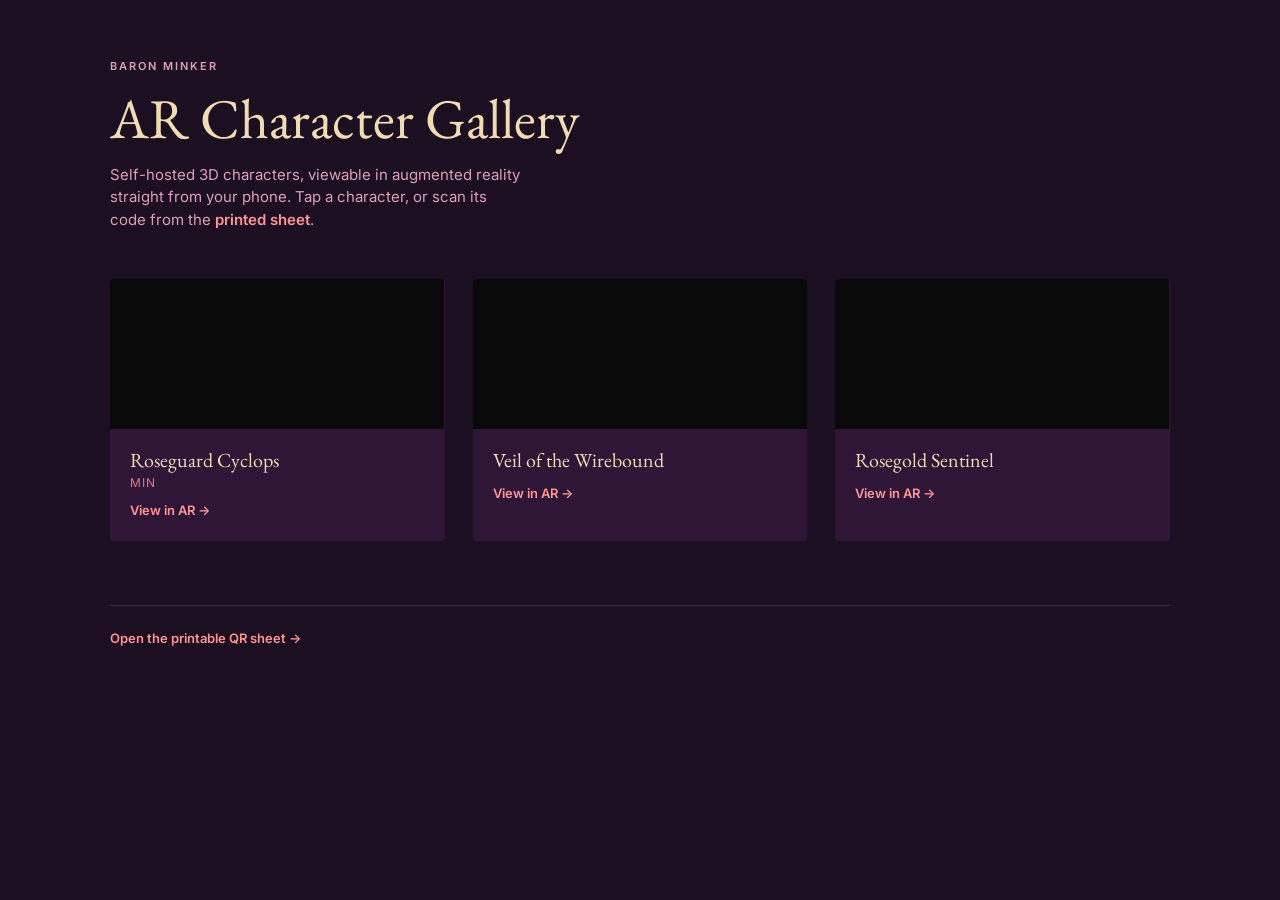
==== index.html @ 9c9f5ec6 "Set up self-hosted AR gallery for Baron Minker characters model-viewer based gallery + viewer + prin" ====
<!doctype html>
<html lang="en">
<head>
<meta charset="utf-8">
<meta name="viewport" content="width=device-width, initial-scale=1">
<title>Baron Minker — AR Gallery</title>
<link rel="preconnect" href="https://fonts.googleapis.com">
<link rel="preconnect" href="https://fonts.gstatic.com" crossorigin>
<link href="https://fonts.googleapis.com/css2?family=EB+Garamond:ital,wght@0,400;0,500;1,400&family=Inter:wght@400;500;600;700&display=swap" rel="stylesheet">
<link rel="stylesheet" href="assets/css/site.css">
<script type="module" src="assets/vendor/model-viewer.min.js"></script>
</head>
<body>

<div class="wrap">
  <p class="kicker">Baron Minker</p>
  <h1>AR Character Gallery</h1>
  <p class="sub">Self-hosted 3D characters, viewable in augmented reality straight from your phone. Tap a character, or scan its code from the <a href="print.html" style="color:var(--salmon); font-weight:600;">printed sheet</a>.</p>

  <div class="grid" id="grid"></div>

  <div class="footer-links">
    <a href="print.html">Open the printable QR sheet →</a>
  </div>
</div>

<script>
async function init(){
  const res = await fetch('data/models.json');
  const models = await res.json();
  const grid = document.getElementById('grid');

  for(const m of models){
    const card = document.createElement('a');
    card.className = 'card';
    card.href = `viewer.html?model=${encodeURIComponent(m.id)}`;

    const mv = document.createElement('model-viewer');
    mv.src = `assets/models/${m.file}`;
    mv.setAttribute('camera-controls', '');
    mv.setAttribute('disable-zoom', '');
    mv.setAttribute('auto-rotate', '');
    mv.setAttribute('rotation-per-second', '18deg');
    mv.setAttribute('shadow-intensity', '0.8');
    mv.setAttribute('exposure', '1');
    mv.setAttribute('loading', 'lazy');

    const body = document.createElement('div');
    body.className = 'card-body';
    body.innerHTML = `
      <div class="card-name">${m.name}</div>
      ${m.variant ? `<div class="card-variant">${m.variant}</div>` : ''}
      <div class="card-link">View in AR →</div>
    `;

    card.appendChild(mv);
    card.appendChild(body);
    grid.appendChild(card);
  }
}
init();
</script>

</body>
</html>
---- assets/css/site.css ----
:root{
  --coral:  #ef7378;
  --signal: #f0514b;
  --salmon: #ff9596;
  --hot:    #fa7386;
  --magenta:#ff469c;
  --mauve:  #dfa0b6;
  --ink:    #1c0f21;
  --plum:   #2f1637;
  --void:   #090909;
  --cream:  #f1dbb5;
  --bone:   #fcddbe;

  --sans: 'Helvetica Neue', Inter, -apple-system, BlinkMacSystemFont, Helvetica, Arial, sans-serif;
  --serif: 'EB Garamond', 'Adobe Caslon Pro', Georgia, serif;
  --gut: clamp(20px, 5.5vw, 80px);
}

*,*::before,*::after{ box-sizing:border-box; }

html{ -webkit-text-size-adjust:100%; }

body{
  margin:0;
  font-family:var(--sans);
  background:var(--ink);
  color:var(--bone);
  -webkit-font-smoothing:antialiased;
  -moz-osx-font-smoothing:grayscale;
}

a{ color:inherit; text-decoration:none; }
img{ max-width:100%; display:block; }

.kicker{
  font-size:11px;
  letter-spacing:.18em;
  text-transform:uppercase;
  color:var(--mauve);
  font-weight:600;
}

h1{
  font-family:var(--serif);
  font-weight:400;
  font-size:clamp(32px, 5vw, 56px);
  line-height:1.05;
  margin:.3em 0 .2em;
  color:var(--cream);
}

.sub{
  font-size:15px;
  color:var(--mauve);
  max-width:46ch;
  line-height:1.5;
}

/* ---------- gallery ---------- */

.wrap{
  max-width:1200px;
  margin:0 auto;
  padding:48px var(--gut) 80px;
}

.grid{
  display:grid;
  grid-template-columns:repeat(auto-fill, minmax(260px, 1fr));
  gap:28px;
  margin-top:48px;
}

.card{
  background:var(--plum);
  border-radius:4px;
  overflow:hidden;
  display:flex;
  flex-direction:column;
  transition:transform .3s cubic-bezier(.19,1,.22,1);
}

.card:hover{ transform:translateY(-4px); }

.card model-viewer{
  width:100%;
  aspect-ratio:1/1;
  background:var(--void);
  --poster-color:var(--void);
}

.card-body{
  padding:18px 20px 22px;
}

.card-name{
  font-family:var(--serif);
  font-size:20px;
  color:var(--cream);
}

.card-variant{
  font-size:12px;
  letter-spacing:.08em;
  text-transform:uppercase;
  color:var(--coral);
  margin-top:2px;
}

.card-link{
  display:inline-flex;
  align-items:center;
  gap:6px;
  margin-top:12px;
  font-size:13px;
  font-weight:600;
  color:var(--salmon);
}

.card-link:hover{ color:var(--magenta); }

.footer-links{
  margin-top:64px;
  padding-top:24px;
  border-top:1px solid rgba(241,219,181,.15);
  font-size:13px;
  color:var(--mauve);
}

.footer-links a{
  color:var(--salmon);
  font-weight:600;
}

/* ---------- viewer ---------- */

.viewer-page{
  height:100vh;
  height:100dvh;
  display:flex;
  flex-direction:column;
  background:var(--void);
}

.viewer-top{
  position:absolute;
  top:0; left:0; right:0;
  display:flex;
  justify-content:space-between;
  align-items:flex-start;
  padding:20px var(--gut);
  z-index:2;
  pointer-events:none;
}

.viewer-top > *{ pointer-events:auto; }

.back-btn{
  font-size:13px;
  font-weight:600;
  letter-spacing:.04em;
  background:rgba(28,15,33,.7);
  backdrop-filter:blur(6px);
  padding:10px 16px;
  border-radius:100px;
  color:var(--bone);
}

.viewer-label{
  text-align:right;
  background:rgba(28,15,33,.7);
  backdrop-filter:blur(6px);
  padding:10px 16px;
  border-radius:4px;
}

.viewer-label .card-name{ font-size:16px; }
.viewer-label .card-variant{ font-size:10px; margin-top:0; }

model-viewer.full{
  width:100%;
  flex:1;
  --poster-color:var(--void);
  --progress-bar-color:var(--signal);
}

.ar-hint{
  position:absolute;
  top:82px; left:0; right:0;
  text-align:center;
  font-size:12px;
  color:var(--mauve);
  z-index:2;
  pointer-events:none;
  padding:0 var(--gut);
}

/* ---------- print sheet ---------- */

.print-wrap{
  max-width:1000px;
  margin:0 auto;
  padding:48px var(--gut) 80px;
}

.print-toolbar{
  display:flex;
  justify-content:space-between;
  align-items:center;
  gap:16px;
  margin:28px 0 8px;
}

.print-btn{
  background:var(--signal);
  color:#fff;
  font-weight:600;
  font-size:13px;
  padding:12px 22px;
  border-radius:100px;
  border:none;
  cursor:pointer;
  font-family:var(--sans);
}

.print-btn:hover{ background:var(--magenta); }

.qr-grid{
  display:grid;
  grid-template-columns:repeat(3, 1fr);
  gap:24px;
  margin-top:32px;
}

.qr-card{
  background:var(--bone);
  color:var(--ink);
  border-radius:4px;
  padding:20px;
  text-align:center;
}

.qr-card canvas, .qr-card img{
  margin:0 auto 14px;
}

.qr-card .qr-name{
  font-family:var(--serif);
  font-size:17px;
}

.qr-card .qr-variant{
  font-size:11px;
  letter-spacing:.06em;
  text-transform:uppercase;
  color:var(--signal);
  margin-top:2px;
}

@media print{
  body{ background:#fff; color:#000; }
  .no-print{ display:none !important; }
  .print-wrap{ padding:0 24px; max-width:none; }
  .qr-card{ break-inside:avoid; border:1px solid #ccc; }
  h1, .kicker, .sub{ color:#000 !important; }
}
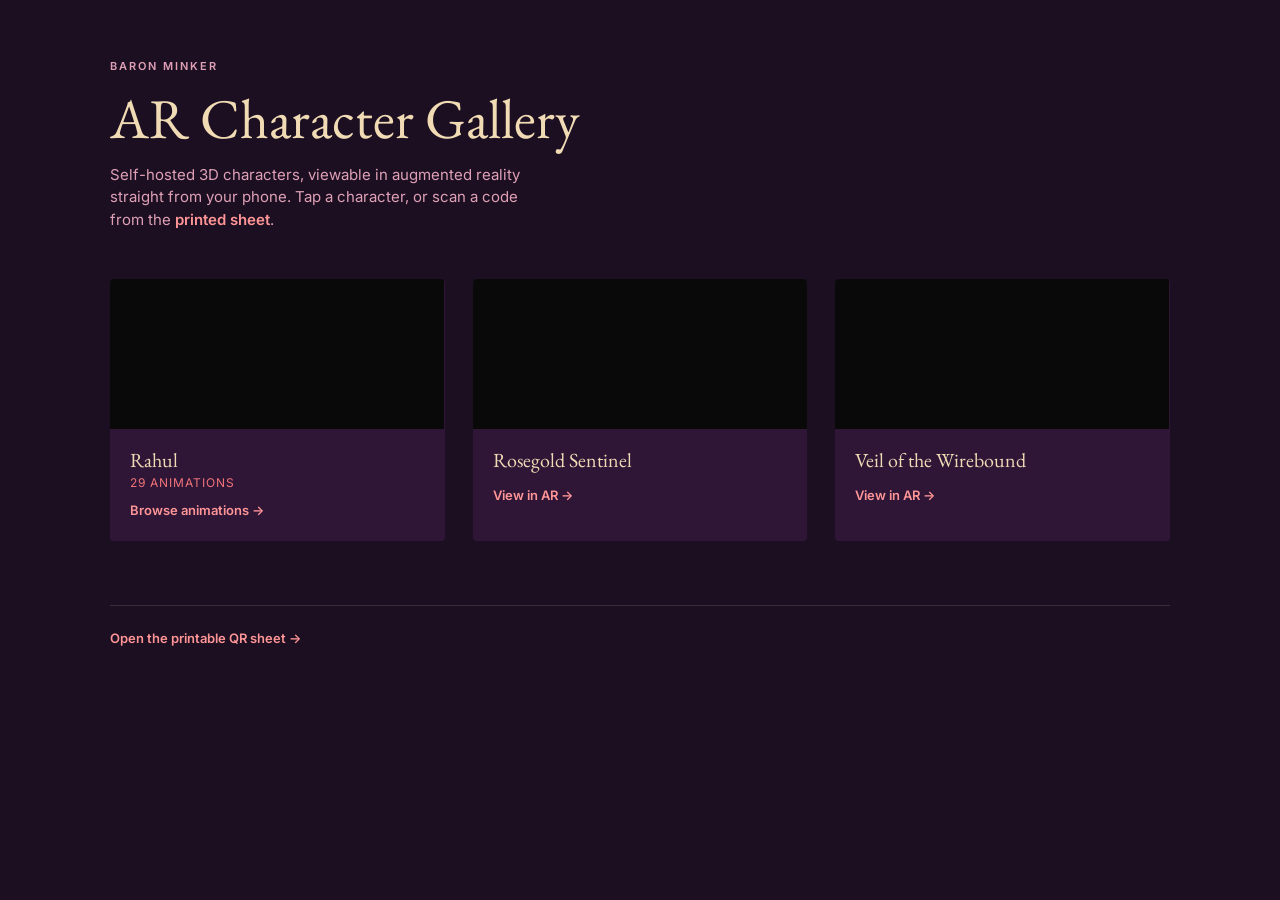
==== commit 2014c8b3: "Add Rahul's 29 Mixamo animations, restructure gallery by character Each raw ~30MB export compressed " ====
--- a/index.html
+++ b/index.html
@@ -15,7 +15,7 @@
 <div class="wrap">
   <p class="kicker">Baron Minker</p>
   <h1>AR Character Gallery</h1>
-  <p class="sub">Self-hosted 3D characters, viewable in augmented reality straight from your phone. Tap a character, or scan its code from the <a href="print.html" style="color:var(--salmon); font-weight:600;">printed sheet</a>.</p>
+  <p class="sub">Self-hosted 3D characters, viewable in augmented reality straight from your phone. Tap a character, or scan a code from the <a href="print.html" style="color:var(--salmon); font-weight:600;">printed sheet</a>.</p>
 
   <div class="grid" id="grid"></div>
 
@@ -30,17 +30,28 @@
   const models = await res.json();
   const grid = document.getElementById('grid');
 
+  const byCharacter = new Map();
   for(const m of models){
+    if(!byCharacter.has(m.name)) byCharacter.set(m.name, []);
+    byCharacter.get(m.name).push(m);
+  }
+
+  for(const [name, variants] of byCharacter){
+    const preview = variants.find(v => /idle/i.test(v.variant)) || variants[0];
+
     const card = document.createElement('a');
     card.className = 'card';
-    card.href = `viewer.html?model=${encodeURIComponent(m.id)}`;
+    card.href = variants.length > 1
+      ? `character.html?name=${encodeURIComponent(name)}`
+      : `viewer.html?model=${encodeURIComponent(preview.id)}`;
 
     const mv = document.createElement('model-viewer');
-    mv.src = `assets/models/${m.file}`;
+    mv.src = `assets/models/${preview.file}`;
     mv.setAttribute('camera-controls', '');
     mv.setAttribute('disable-zoom', '');
     mv.setAttribute('auto-rotate', '');
     mv.setAttribute('rotation-per-second', '18deg');
+    mv.setAttribute('autoplay', '');
     mv.setAttribute('shadow-intensity', '0.8');
     mv.setAttribute('exposure', '1');
     mv.setAttribute('loading', 'lazy');
@@ -48,9 +59,9 @@
     const body = document.createElement('div');
     body.className = 'card-body';
     body.innerHTML = `
-      <div class="card-name">${m.name}</div>
-      ${m.variant ? `<div class="card-variant">${m.variant}</div>` : ''}
-      <div class="card-link">View in AR →</div>
+      <div class="card-name">${name}</div>
+      <div class="card-variant">${variants.length > 1 ? `${variants.length} animations` : (preview.variant || '')}</div>
+      <div class="card-link">${variants.length > 1 ? 'Browse animations →' : 'View in AR →'}</div>
     `;
 
     card.appendChild(mv);
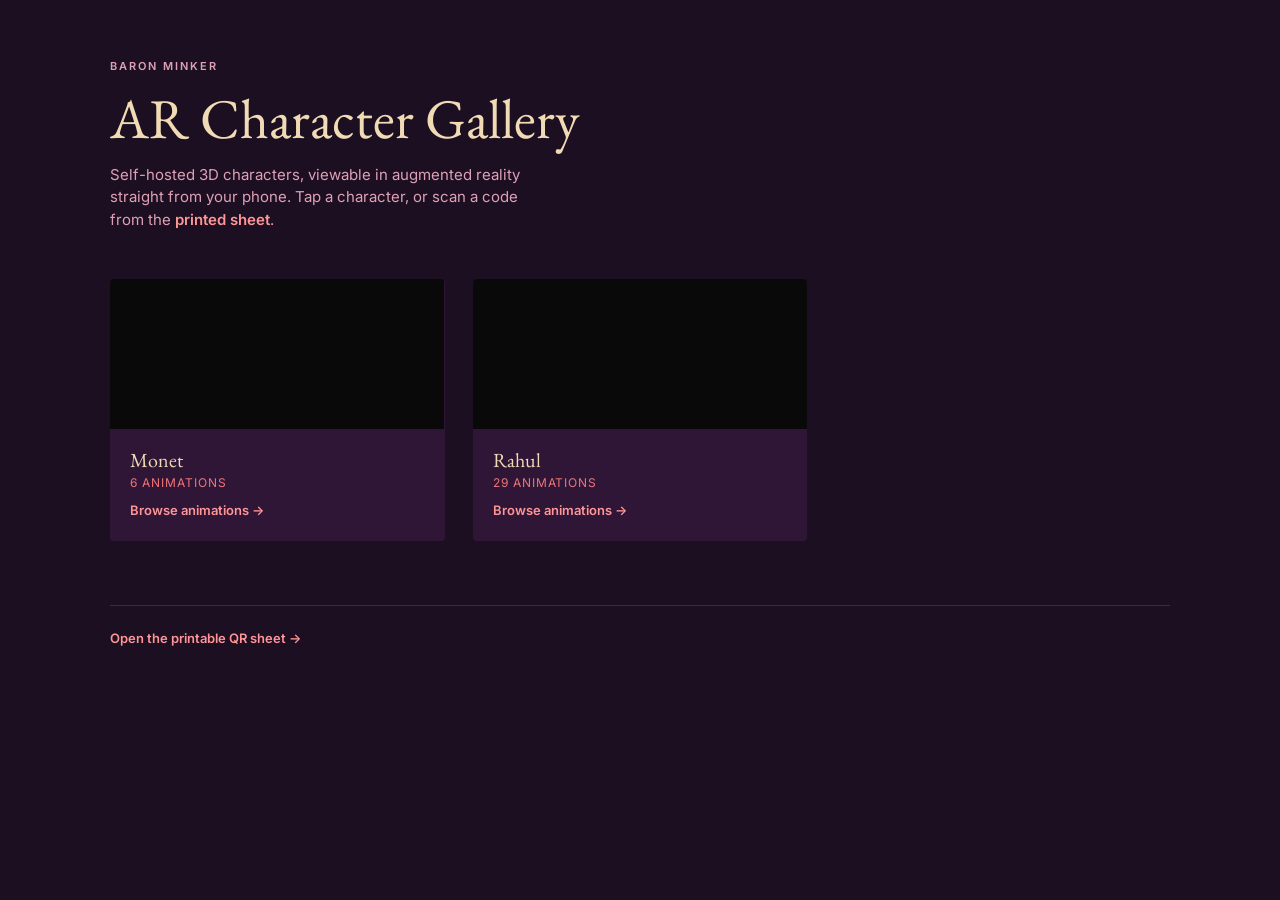
==== commit db56aa57: "Add Monet, a second character, with 6 animations Gilded Cipher Mannequin in Meshy, display name Mone" ====
--- a/index.html
+++ b/index.html
@@ -37,7 +37,7 @@
   }
 
   for(const [name, variants] of byCharacter){
-    const preview = variants.find(v => /idle/i.test(v.variant)) || variants[0];
+    const preview = variants.find(v => /idle/i.test(v.variant)) || variants.find(v => /running|walking/i.test(v.variant)) || variants[0];
 
     const card = document.createElement('a');
     card.className = 'card';
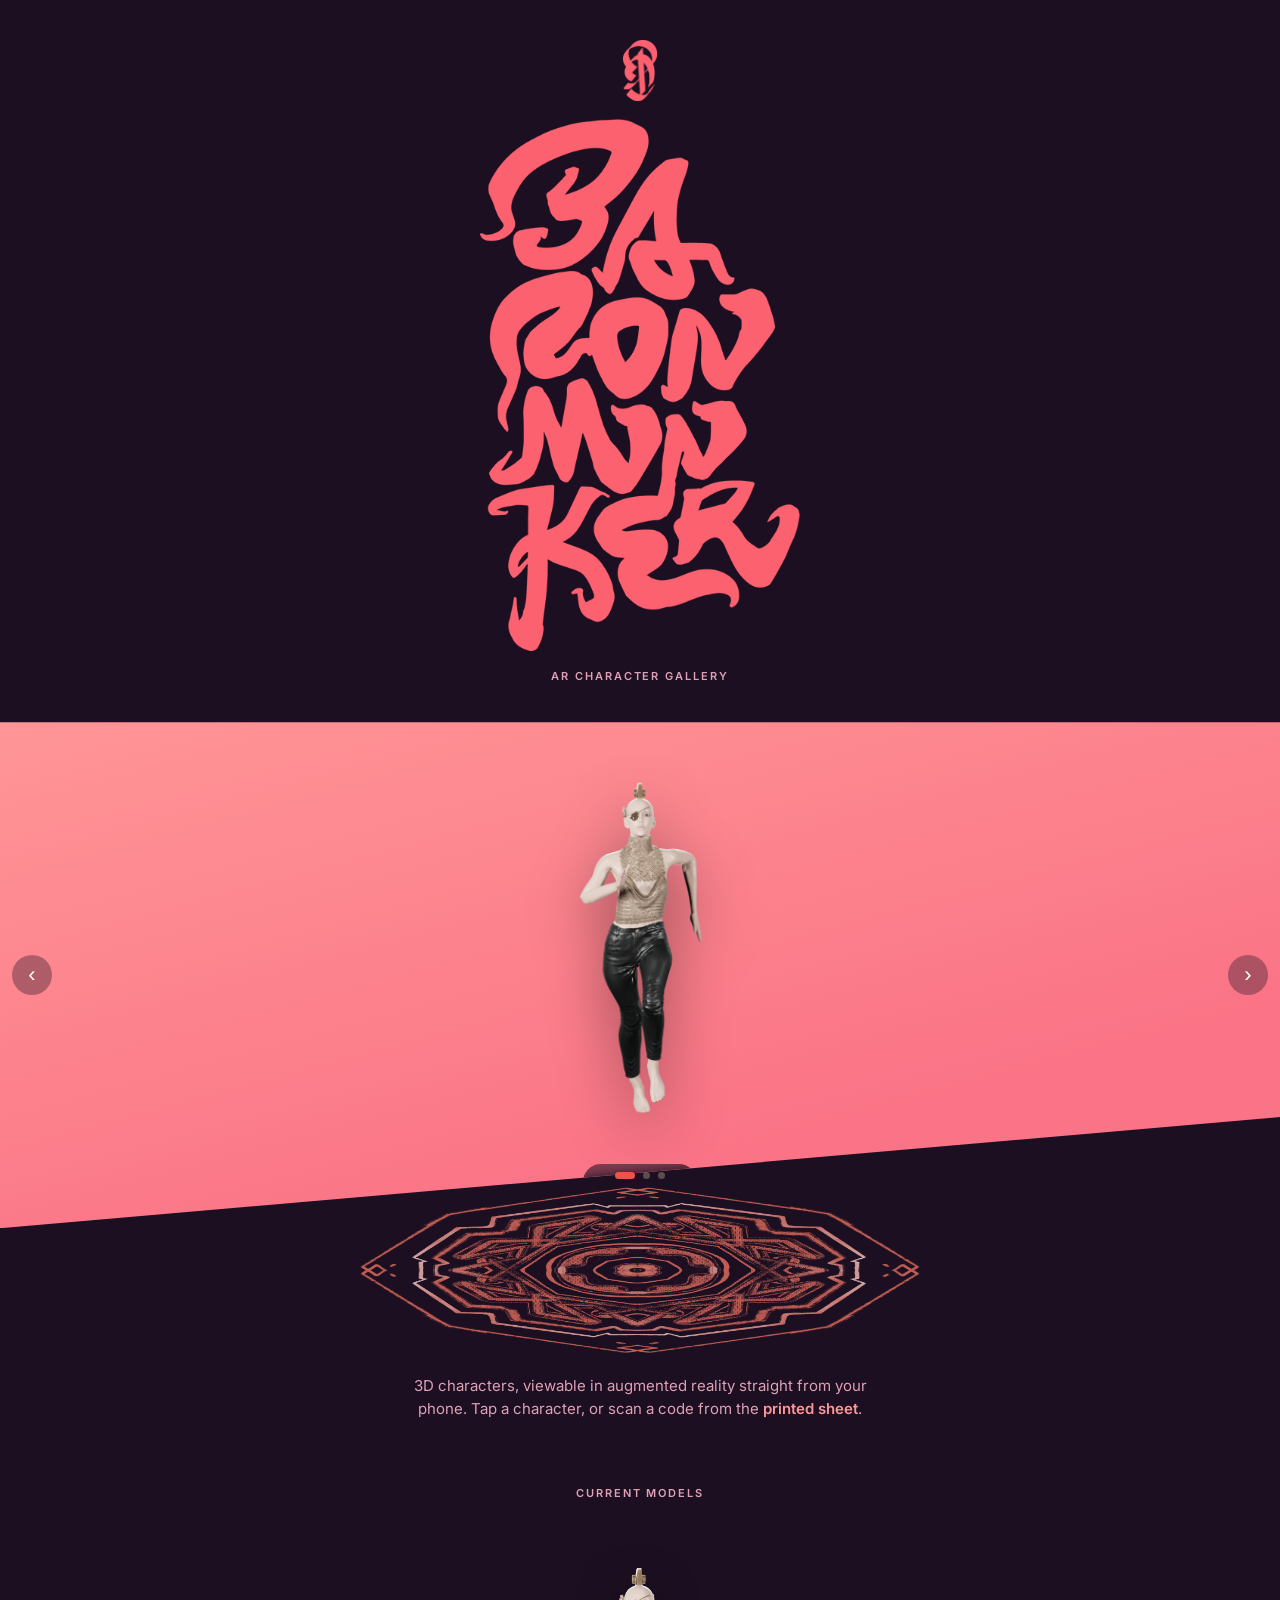
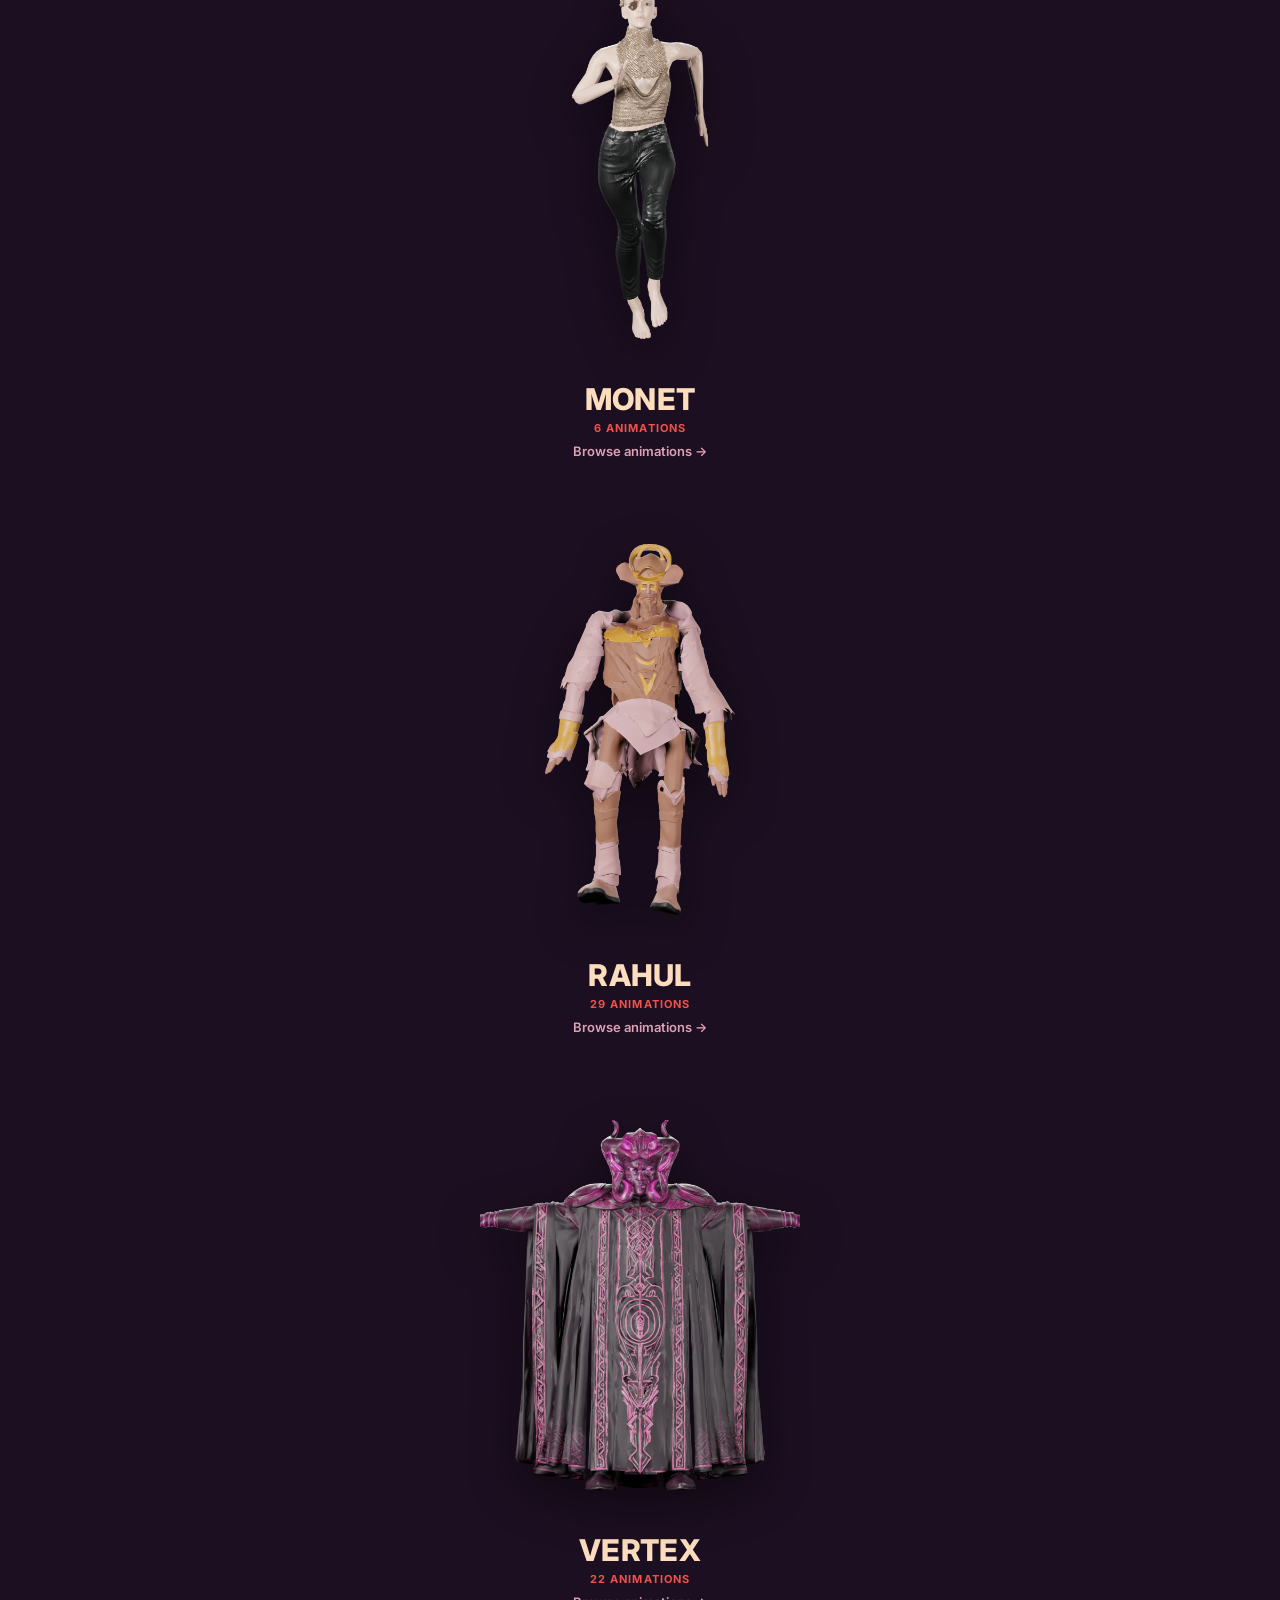
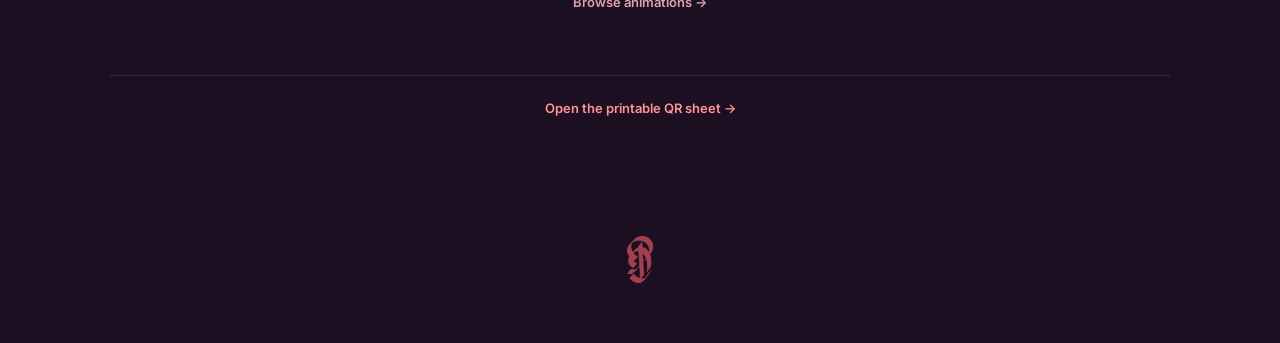
==== commit a9f445f6: "Add Vertex (iOS-only, 22 animations) and redesign the gallery hero Vertex (Crimson Void Archon in Me" ====
--- a/index.html
+++ b/index.html
@@ -8,67 +8,125 @@
 <link rel="preconnect" href="https://fonts.gstatic.com" crossorigin>
 <link href="https://fonts.googleapis.com/css2?family=EB+Garamond:ital,wght@0,400;0,500;1,400&family=Inter:wght@400;500;600;700&display=swap" rel="stylesheet">
 <link rel="stylesheet" href="assets/css/site.css">
-<script type="module" src="assets/vendor/model-viewer.min.js"></script>
 </head>
 <body>
 
+<header class="site-header">
+  <img class="monogram" src="assets/brand/monogram.png" alt="">
+  <img class="wordmark" src="assets/brand/wordmark.png" alt="Baron Minker">
+  <p class="kicker center">AR Character Gallery</p>
+</header>
+
+<section class="hero">
+  <div class="hero-panel">
+    <div class="hero-carousel" id="heroCarousel"></div>
+    <button class="hero-arrow left" id="heroPrev" aria-label="Previous character">‹</button>
+    <button class="hero-arrow right" id="heroNext" aria-label="Next character">›</button>
+    <div class="hero-name-link" id="heroNameLink"></div>
+  </div>
+  <div class="hero-dots" id="heroDots"></div>
+  <img class="pattern" src="assets/brand/pattern.png" alt="">
+  <p class="sub center">3D characters, viewable in augmented reality straight from your phone. Tap a character, or scan a code from the <a href="print.html" style="color:var(--salmon); font-weight:600;">printed sheet</a>.</p>
+</section>
+
 <div class="wrap">
-  <p class="kicker">Baron Minker</p>
-  <h1>AR Character Gallery</h1>
-  <p class="sub">Self-hosted 3D characters, viewable in augmented reality straight from your phone. Tap a character, or scan a code from the <a href="print.html" style="color:var(--salmon); font-weight:600;">printed sheet</a>.</p>
+  <p class="kicker center">Current Models</p>
+  <div class="model-list" id="modelList"></div>
 
-  <div class="grid" id="grid"></div>
-
-  <div class="footer-links">
+  <div class="footer-links" style="text-align:center;">
     <a href="print.html">Open the printable QR sheet →</a>
   </div>
 </div>
 
+<footer style="text-align:center; padding:40px 0 60px;">
+  <img src="assets/brand/monogram.png" alt="" style="width:26px; margin:0 auto; opacity:.6;">
+</footer>
+
 <script>
+const HERO_IMAGES = {
+  Rahul: 'assets/hero/rahul.png',
+  Monet: 'assets/hero/monet.png',
+  Vertex: 'assets/hero/vertex.png'
+};
+
 async function init(){
   const res = await fetch('data/models.json');
   const models = await res.json();
-  const grid = document.getElementById('grid');
 
   const byCharacter = new Map();
   for(const m of models){
     if(!byCharacter.has(m.name)) byCharacter.set(m.name, []);
     byCharacter.get(m.name).push(m);
   }
+  const characters = [...byCharacter.entries()].map(([name, variants]) => ({ name, variants }));
 
-  for(const [name, variants] of byCharacter){
-    const preview = variants.find(v => /idle/i.test(v.variant)) || variants.find(v => /running|walking/i.test(v.variant)) || variants[0];
+  buildHero(characters);
+  buildModelList(characters);
+}
 
+function buildHero(characters){
+  const carousel = document.getElementById('heroCarousel');
+  const dotsWrap = document.getElementById('heroDots');
+  const nameLink = document.getElementById('heroNameLink');
+  let index = 0;
+  let timer;
+
+  characters.forEach((c, i) => {
+    const img = document.createElement('img');
+    img.src = HERO_IMAGES[c.name] || '';
+    img.alt = c.name;
+    if(i === 0) img.classList.add('active');
+    carousel.appendChild(img);
+
+    const dot = document.createElement('button');
+    if(i === 0) dot.classList.add('active');
+    dot.addEventListener('click', () => show(i));
+    dotsWrap.appendChild(dot);
+  });
+
+  function show(i){
+    index = (i + characters.length) % characters.length;
+    [...carousel.children].forEach((img, n) => img.classList.toggle('active', n === index));
+    [...dotsWrap.children].forEach((dot, n) => dot.classList.toggle('active', n === index));
+    const c = characters[index];
+    const href = c.variants.length > 1
+      ? `character.html?name=${encodeURIComponent(c.name)}`
+      : `viewer.html?model=${encodeURIComponent(c.variants[0].id)}`;
+    nameLink.innerHTML = `<a href="${href}">${c.name} →</a>`;
+    resetTimer();
+  }
+
+  function resetTimer(){
+    clearInterval(timer);
+    timer = setInterval(() => show(index + 1), 4500);
+  }
+
+  document.getElementById('heroPrev').addEventListener('click', () => show(index - 1));
+  document.getElementById('heroNext').addEventListener('click', () => show(index + 1));
+
+  if(characters.length) show(0);
+}
+
+function buildModelList(characters){
+  const list = document.getElementById('modelList');
+
+  for(const c of characters){
     const card = document.createElement('a');
-    card.className = 'card';
-    card.href = variants.length > 1
-      ? `character.html?name=${encodeURIComponent(name)}`
-      : `viewer.html?model=${encodeURIComponent(preview.id)}`;
+    card.className = 'model-card';
+    card.href = c.variants.length > 1
+      ? `character.html?name=${encodeURIComponent(c.name)}`
+      : `viewer.html?model=${encodeURIComponent(c.variants[0].id)}`;
 
-    const mv = document.createElement('model-viewer');
-    mv.src = `assets/models/${preview.file}`;
-    mv.setAttribute('camera-controls', '');
-    mv.setAttribute('disable-zoom', '');
-    mv.setAttribute('auto-rotate', '');
-    mv.setAttribute('rotation-per-second', '18deg');
-    mv.setAttribute('autoplay', '');
-    mv.setAttribute('shadow-intensity', '0.8');
-    mv.setAttribute('exposure', '1');
-    mv.setAttribute('loading', 'lazy');
-
-    const body = document.createElement('div');
-    body.className = 'card-body';
-    body.innerHTML = `
-      <div class="card-name">${name}</div>
-      <div class="card-variant">${variants.length > 1 ? `${variants.length} animations` : (preview.variant || '')}</div>
-      <div class="card-link">${variants.length > 1 ? 'Browse animations →' : 'View in AR →'}</div>
+    card.innerHTML = `
+      <img class="portrait" src="${HERO_IMAGES[c.name] || ''}" alt="${c.name}">
+      <div class="model-name">${c.name}</div>
+      <div class="model-count">${c.variants.length} animation${c.variants.length === 1 ? '' : 's'}</div>
+      <div class="model-link">${c.variants.length > 1 ? 'Browse animations →' : 'View in AR →'}</div>
     `;
-
-    card.appendChild(mv);
-    card.appendChild(body);
-    grid.appendChild(card);
+    list.appendChild(card);
   }
 }
+
 init();
 </script>
 
--- a/assets/css/site.css
+++ b/assets/css/site.css
@@ -56,6 +56,195 @@
   line-height:1.5;
 }
 
+/* ---------- site header ---------- */
+
+.site-header{
+  text-align:center;
+  padding:40px var(--gut) 0;
+}
+
+.site-header .monogram{
+  width:34px;
+  margin:0 auto 18px;
+}
+
+.site-header .wordmark{
+  width:clamp(220px, 40vw, 320px);
+  margin:0 auto;
+}
+
+.kicker.center{ text-align:center; margin-top:18px; }
+.sub.center{ text-align:center; max-width:52ch; margin:22px auto 0; }
+
+/* ---------- hero carousel ---------- */
+
+.hero{
+  padding:28px 0 0;
+}
+
+.hero-panel{
+  position:relative;
+  background:linear-gradient(165deg, var(--salmon), var(--hot) 75%);
+  clip-path:polygon(0 0, 100% 0, 100% 78%, 0 100%);
+  padding:36px var(--gut) 90px;
+  min-height:420px;
+  display:flex;
+  align-items:center;
+  justify-content:center;
+  overflow:hidden;
+}
+
+.hero-carousel{
+  position:relative;
+  width:100%;
+  max-width:340px;
+  height:380px;
+}
+
+.hero-carousel img{
+  position:absolute;
+  inset:0;
+  width:100%;
+  height:100%;
+  object-fit:contain;
+  object-position:center bottom;
+  opacity:0;
+  transform:translateY(10px) scale(.98);
+  transition:opacity .5s var(--ease, ease), transform .5s var(--ease, ease);
+  pointer-events:none;
+  filter:drop-shadow(0 20px 30px rgba(0,0,0,.35));
+}
+
+.hero-carousel img.active{
+  opacity:1;
+  transform:translateY(0) scale(1);
+  pointer-events:auto;
+}
+
+.hero-arrow{
+  position:absolute;
+  top:50%;
+  transform:translateY(-50%);
+  background:rgba(28,15,33,.35);
+  color:#fff;
+  border:none;
+  width:40px;
+  height:40px;
+  border-radius:100px;
+  font-size:22px;
+  line-height:1;
+  cursor:pointer;
+  z-index:3;
+  display:flex;
+  align-items:center;
+  justify-content:center;
+}
+
+.hero-arrow:hover{ background:rgba(28,15,33,.6); }
+.hero-arrow.left{ left:12px; }
+.hero-arrow.right{ right:12px; }
+
+.hero-name-link{
+  position:absolute;
+  bottom:28px;
+  left:0; right:0;
+  text-align:center;
+  z-index:3;
+}
+
+.hero-name-link a{
+  display:inline-block;
+  background:rgba(28,15,33,.55);
+  backdrop-filter:blur(6px);
+  padding:10px 22px;
+  border-radius:100px;
+  font-weight:700;
+  font-size:13px;
+  letter-spacing:.06em;
+  text-transform:uppercase;
+  color:#fff;
+}
+
+.hero-dots{
+  display:flex;
+  justify-content:center;
+  gap:8px;
+  margin-top:-56px;
+  position:relative;
+  z-index:3;
+}
+
+.hero-dots button{
+  width:7px;
+  height:7px;
+  border-radius:100px;
+  border:none;
+  background:rgba(241,219,181,.3);
+  cursor:pointer;
+  padding:0;
+}
+
+.hero-dots button.active{
+  background:var(--signal);
+  width:20px;
+}
+
+.hero .pattern{
+  width:min(560px, 85vw);
+  margin:8px auto 0;
+  opacity:.85;
+}
+
+/* ---------- model list (poster cards) ---------- */
+
+.model-list{
+  display:flex;
+  flex-direction:column;
+  gap:56px;
+  margin-top:40px;
+}
+
+.model-card{
+  display:block;
+  text-align:center;
+}
+
+.model-card .portrait{
+  width:min(320px, 70vw);
+  margin:0 auto;
+  display:block;
+  filter:drop-shadow(0 16px 24px rgba(0,0,0,.45));
+}
+
+.model-card .model-name{
+  font-family:var(--sans);
+  font-weight:800;
+  font-size:30px;
+  letter-spacing:.01em;
+  text-transform:uppercase;
+  color:var(--bone);
+  margin-top:14px;
+}
+
+.model-card:hover .model-name{ color:var(--salmon); }
+
+.model-card .model-count{
+  font-size:11px;
+  letter-spacing:.1em;
+  text-transform:uppercase;
+  color:var(--signal);
+  margin-top:4px;
+  font-weight:700;
+}
+
+.model-card .model-link{
+  display:inline-block;
+  margin-top:8px;
+  font-size:13px;
+  font-weight:600;
+  color:var(--mauve);
+}
+
 /* ---------- gallery ---------- */
 
 .wrap{
